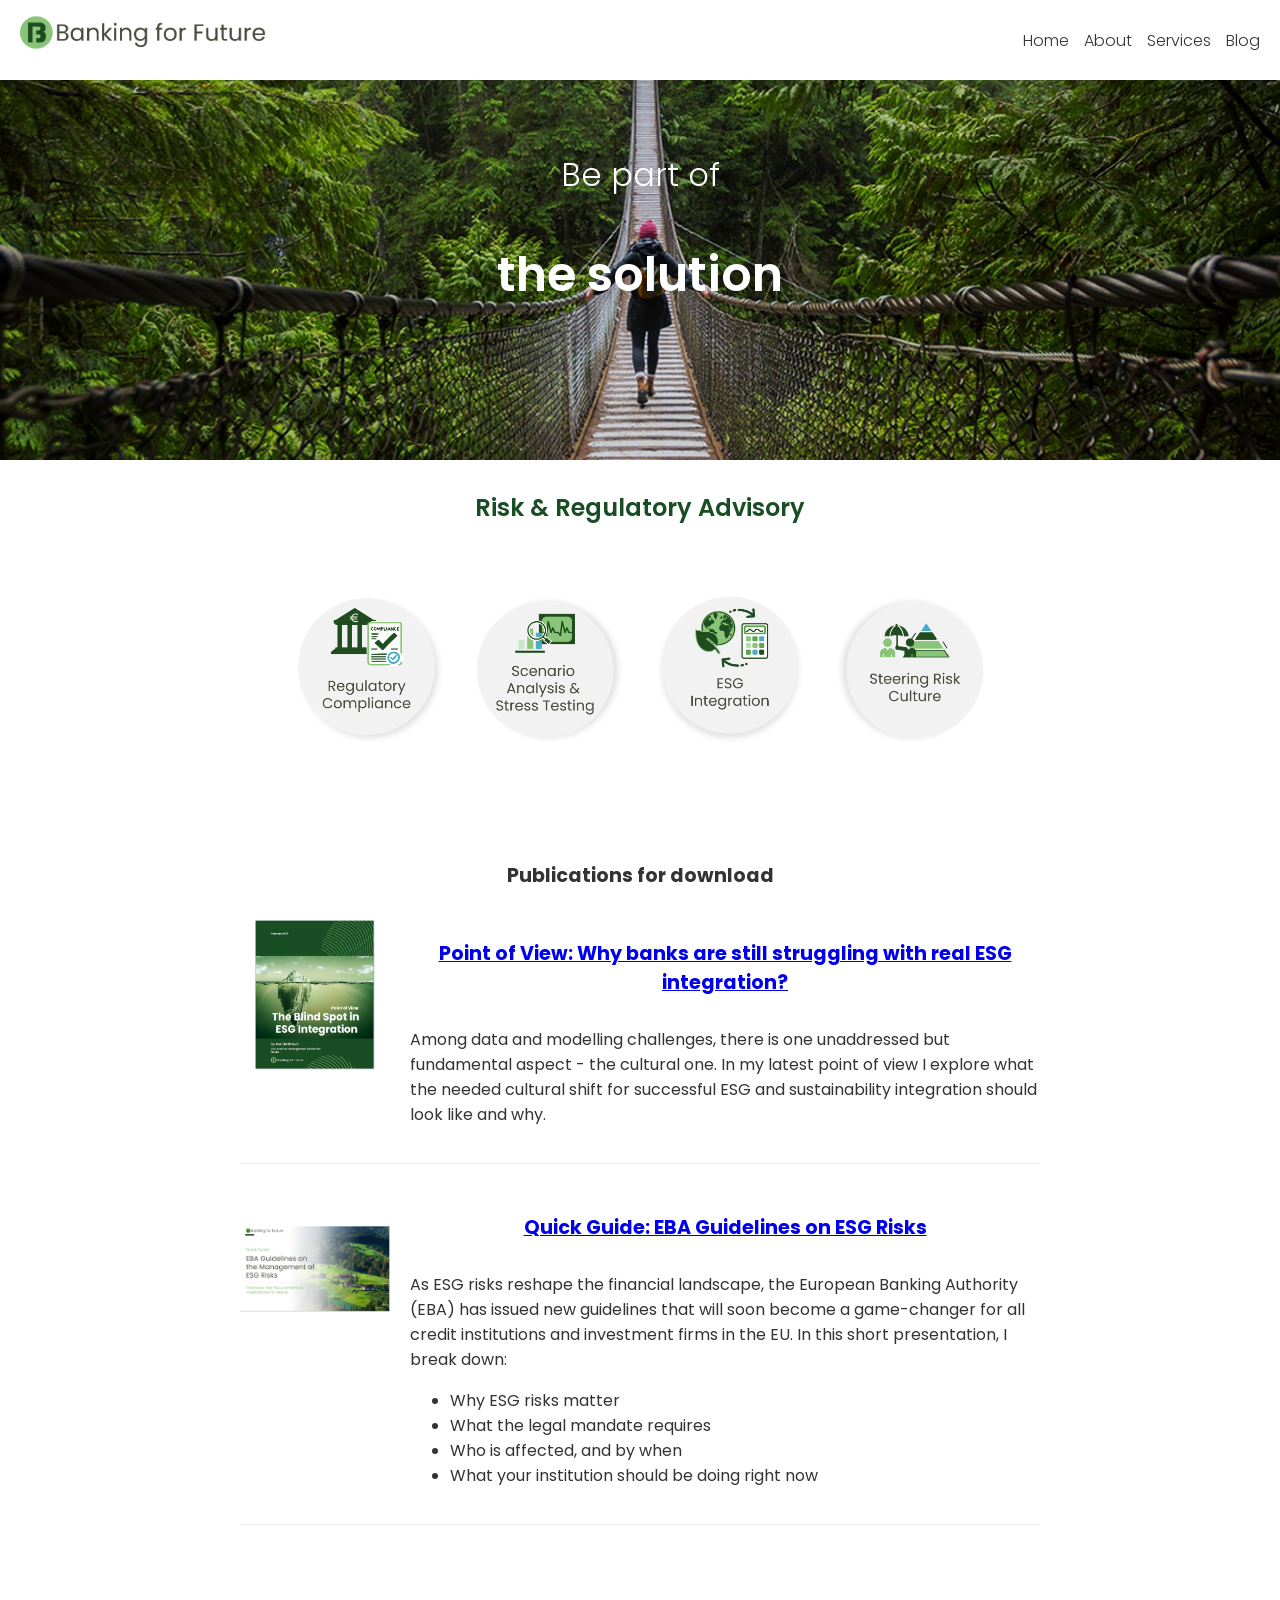
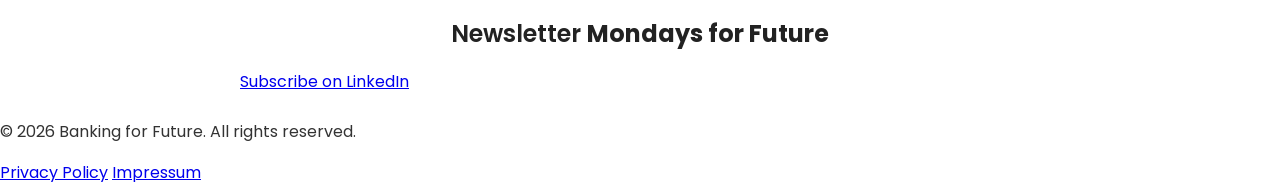
==== index.html @ 4346e1d1 "Update index.html" ====
<!DOCTYPE html>
<html lang="en">
<meta name="viewport" content="width=device-width, initial-scale=1.0">

<head>
    <meta charset="UTF-8">
    <meta name="viewport" content="width=device-width, initial-scale=1.0">
    <title>Banking for Future - Ina Dimitrieva</title>
    <link rel="icon" type="image/png" href="images/favicon.png">
    <link rel="stylesheet" href="styles.css">
    <link href="https://fonts.googleapis.com/css2?family=Poppins:wght@300;400;600&display=swap" rel="stylesheet">
</head>
<body>
    <header>
         <div class="logo">
            <a href="/" class="logo-link">
            <img src="images/logo.png" alt="Banking for Future" class="logo">
            </a>
        </div>

<!-- For Subpages on the upper menu 
        ---------------------------------------------------------------------------------------------------------------------------------------------------------------------------------->
        <nav>
            <ul>
                <li><a href="/">Home</a></li>
                <li><a href="about.html">About</a></li>
                <li><a href="services.html">Services</a></li>
                <li><a href="blog.html">Blog</a></li>
            </ul>
        </nav>
    </header>
<!-- Hero Content
        ---------------------------------------------------------------------------------------------------------------------------------------------------------------------------------->
    <section class="hero">
        <div class="hero-content">
            <p>Be part of</p>
            <h1>the solution</h1>
        </div>
    </section>
<!-- For Headline below the Hero -->
    <section class="tagline">
        <h2>Risk & Regulatory Advisory</h2>
    </section>
                
<!-- Section Services 
    --------------------------------------------------------------------------------------------------------------------------------------------------------------------------------------------------->
<section class="services-section">
    <!-- <h2>Practical, future-ready solutions <br>across risk management, regulation, ESG, and 
stress testing
    </h2>-->
    <div class="services-container">
        <!-- Regulatory Compliance -->
        <div class="service-item">
            <a href="https://www.linkedin.com/smart-links/AQHzU-wx46T7tA" target="_blank" rel="noopener noreferrer"> <!-- Code explainer:<a>: The anchor tag, used to create a hyperlink. href="URL": The destination URL. target="_blank": Opens the link in a new tab or window when clicked.noopener: Prevents the new page from accessing the window.opener property, improving security and performance. noreferrer: Prevents the browser from sending the referring page's URL to the linked site, enhancing privacy.-->
                <div class="service-icon">
                    <img src="images/regulatory-compliance-icon.png" alt="Regulatory Compliance">
                </div>
            </a>
        </div>

        <!-- Scenario Analysis -->
        <div class="service-item">
            <a href="https://www.linkedin.com/smart-links/AQENWf3YDh93sw" target="_blank" rel="noopener noreferrer">
                <div class="service-icon">
                    <img src="images/scenario-analysis-icon.png" alt="Scenario Analysis & Stress Testing">
                </div>
            </a>
        </div>
        <!-- ESG Integration -->
        <div class="service-item">
            <a href="https://www.linkedin.com/smart-links/AQHsvPC0-Qxo3A" target="_blank" rel="noopener noreferrer">
                <div class="service-icon">
                    <img src="images/esg-integration-icon.png" alt="ESG Integration">
                </div>
            </a>
        </div>

        <!-- Steering Risk Culture -->
        <div class="service-item">
            <a href="https://www.linkedin.com/smart-links/AQFICGa8uklm7A" target="_blank" rel="noopener noreferrer">
                <div class="service-icon">
                    <img src="images/steering-risk-culture-icon.png" alt="Steering Risk Culture">
                </div>
            </a>
        </div>
    </div>
</section>        
                
<!--- LinkedIn Articles Section 
    --------------------------------------------------------------------------------------------------------------------------------------------------------------------------------------------------->
<div class="linkedin-articles">
    <h2>Publications for download</h2>

    <!-- Article 1 -->
<article class="article-card">
        <a href="https://www.linkedin.com/smart-links/AQENH3DUFZvXSg/4364f25f-d717-48fe-a81b-fcd537f63ea1" class="article-image-link" target="_blank" rel="noopener noreferrer">
            <img src="images/blindspotpov.png" alt="image" class="article-image">
        </a>
        <div class="article-content">
            <h3><a href="https://www.linkedin.com/smart-links/AQENH3DUFZvXSg/4364f25f-d717-48fe-a81b-fcd537f63ea1" class="article-title-link" target="_blank" rel="noopener noreferrer">Point of View: Why banks are still struggling with real ESG integration?</a></h3>
            <p class="article-summary">Among data and modelling challenges, there is one unaddressed but fundamental aspect - the cultural one. In my latest point of view I explore what the needed cultural shift for successful ESG and sustainability integration should look like and why.</p>
        </div>
</article>
    
    <!-- Article 2 -->
 <article class="article-card">
        <a href="https://www.linkedin.com/smart-links/AQFna17IGB6Hxw" class="article-image-link" target="_blank" rel="noopener noreferrer">
            <img src="images/ebaglfrontpage.png" alt="blindspotpov" class="article-image">
        </a>
        <div class="article-content">
            <h3><a href="https://www.linkedin.com/smart-links/AQFna17IGB6Hxw" class="article-title-link" target="_blank" rel="noopener noreferrer">Quick Guide: EBA Guidelines on ESG Risks</a></h3>
            <p class="article-summary">As ESG risks reshape the financial landscape, the European Banking Authority (EBA) has issued new guidelines that will soon become a game-changer for all credit institutions and investment firms in the EU. In this short presentation, I break down:</p>
            <ul>
                <li>Why ESG risks matter</li>
                 <li>What the legal mandate requires</li>
                 <li>Who is affected, and by when</li>
                 <li>What your institution should be doing right now</li>
            </ul>
            </p>
        </div>
    </article>
    
    <!-- Repeat for more articles -->

</div>
    <!-- CONTACT SECTION  
    ------------------------------------------------------------------------------------------------------------------------------------------------------------------------------------------------->  
    <div class="contact-section">
        <div class="text-paragraph">
            <h2>Newsletter <b>Mondays for Future</b></h2>
          <span>
            <a class="libutton" href="https://www.linkedin.com/build-relation/newsletter-follow?entityUrn=6981196109654163456" target="_blank">Subscribe on LinkedIn</a>
        </span>
    </div>
    
    <!-- FOOTER SECTION
    ----------------------------------------------------------------------------------------------------------------------------->
<footer class="footer">
        <div class="footer-content">
            <p>&copy; 2026 Banking for Future. All rights reserved.</p>
            <nav class="footer-links">
                <a href="/privacypolicy.html">Privacy Policy</a>
                <a href="/impressum.html">Impressum</a>
            </nav>
        </div>
</footer>

    
</body>
</html>
---- styles.css ----
/* General Styles */
body {
    font-family: 'Poppins', sans-serif;
    margin: 0;
    padding: 0;
    color: #333;
}

/* Header Styles 
--------------------------------------------------------------------------------------------------------------------------------------------------------------------------------------*/
header {
    display: flex; /*Enables flexible alignment of items inside the header.*/
    justify-content: space-between; /*Aligns logo and menu to opposite edges.  */
    align-items: center; /*Ensures logo and menu are vertically aligned.  */
    padding: 15px 20px; /* Prevents content from touching the edges. */
    background-color: #FFFFFF; /*Sets white background.*/
    position: fixed; /* Fixes the header in place during scrolling. */
    top: 0; /* Ensures the header is at the very top */
    width: 100%; /* Makes the header span the full width of the screen. */
    z-index: 100; /*  Sets the stacking order of the header.*/
    box-sizing: border-box; /*Includes padding and border in the element’s width and height.  */
    margin: 0; /* Removes any default margin */
       }

/*.logo {
    margin-right: auto; /* Pushes the menu to the middle by taking up available space } */

/*nav {
    position: absolute; /* Positions the menu absolutely within the header
    left: 50%; /* Moves the menu to the horizontal center 
    transform: translateX(-50%); /* Adjusts the menu to be truly centered 
}*/

.logo img {
    height: 35px;
}
.logo-link {
            display: inline-block;
        }

        .logo {
            height: 50px;
            width: auto;
        }

        .logo-link:hover {
            opacity: 0.8;
        }

.icon {
        width: 24px;  /* Adjust the width as needed */
        height: 24px; /* Adjust the height as needed */
        display: inline-block; /* Ensures the icon behaves like an inline element */
    }

/* Navigation Styles */
nav ul {
    display: flex;
    list-style: none;
    margin: 0;
    padding: 0;
}

nav ul li {
    margin-left: 15px;
}

nav ul li a {
    text-decoration: none;
    color: #333;
    font-weight: 300;
    font-size: 1rem;
}

/* Hero Section Styles 
--------------------------------------------------------------------------------------------------------------------------------------------------------------------------------------*/
.hero {
    height: 50vh;
    background-image: url('images/hero-background_1.jpg');
    background-size: cover; /*Ensures the background image covers the entire area of the .hero element, maintaining its aspect ratio. The image will be scaled up or down to fill the space, and any excess will be cropped.*/
    background-position: center; /*Centers the background image both horizontally and vertically within the .hero element. This ensures the focal point of the image is always visible.*/
    background-repeat: no-repeat; /* Prevents the image from repeating */
    display: flex; /*Turns the .hero element into a flex container. This allows you to use flexbox properties to align and distribute the content inside it.*/
    align-items: center; /*Aligns all flex items (child elements) vertically in the center of the .hero container. This works because display: flex is enabled.*/
    justify-content: center; /*Aligns all flex items horizontally in the center of the .hero container. This works in tandem with align-items: center to center content both vertically and horizontally.*/
    text-align: center; /*Centers the text content (like headings or paragraphs) inside the .hero element. This is useful for centering text that isn’t a flex item.*/
    color: white;
    margin-top: 10px; /* Adjusted for fixed header pixel margin at the top of the .hero element. This is typically used to prevent the hero content from being hidden behind a fixed header or navigation bar.*/
    padding: 0 20px; /*Adds 20 pixels of padding to the left and right sides of the .hero element. The 0 means no padding is added to the top or bottom. This ensures content doesn’t touch the edges of the screen on smaller devices.*/
    box-sizing: border-box; /*Changes the box model so that padding and border are included in the element’s total width and height. Without this, padding would increase the overall size of the element beyond the specified height and width*/
}

.hero-content {
    max-width: 800px; /*Limits the width of the hero content to 800px for better readability.*/
}

.hero-content p { /*This rule styles all <p> (paragraph) elements inside the .hero-content container*/
    font-size: 2rem; /*Sets the paragraph font size to 1.2 times the base size.*/
    margin-bottom: 1px; /*Adds 10px space below the paragraph.*/
    font-weight: 300; /*Makes the paragraph text light (thinner).*/
}

.hero-content h1 { /*This rule styles all <h1> (heading level 1) elements inside the .hero-content container*/
    font-size: 3rem; /*Sets the heading font size to 2.5 times the base size.*/
    font-weight: 600; /*Makes the heading semi-bold.*/
    margin-top: 1; /*Removes any default top margin from the heading.*/
}

/* Tagline Section Styles */
.tagline {
    text-align: center;
    padding: 10px 10px;
/* background-color: #f8f8f8; */
}

.tagline h2 {
    font-size: 1.5rem;
    font-weight: 600;
    color: #194d23; /*dark green*/
}

/* Responsive Adjustments */
@media (max-width: 768px) {
    header {
        flex-direction: column;
        padding: 10px;
    }

    nav ul {
        margin-top: 10px;
        flex-direction: column;
        align-items: center;
        width: 100%;
    }

    nav ul li {
        margin: 5px 0;
    }

    .hero-content h1 {
        font-size: 2rem;
    }

    .hero-content p {
        font-size: 2rem;
    }
}

/* Style for text paragraphs
--------------------------------------------------------------------------------------------------------------------------------------------------------------------------------------*/
.text-paragraph {
    /* Center the entire paragraph block horizontally */
    margin-left: auto;
    margin-right: auto; /*These properties center the .text-paragraph block horizontally on the page. This works because the element has a defined max-width.*/
    text-align: left; /* Left-align the bio text */
    font-size: 1rem; /* Base font size for readability */
    line-height: 1.6; /* Comfortable line spacing */
    color: #333; /* Dark gray for better contrast */
    margin-bottom: 1.5rem; /* Space between paragraphs */
    padding: 0 15px; /* Padding for mobile readability */
    max-width: 800px; /* Maximum width for desktop readability */

     /* Center the entire paragraph block horizontally */
    margin-left: auto;
    margin-right: auto; /These properties center the .text-paragraph block horizontally on the page. This works because the element has a defined max-width.*/
}

/* Style for h2 headings */
.text-paragraph h2 {
    text-align: center; /* Center the h2 headings */
    font-size: 1.5rem; /* Slightly larger font size for headings */
    margin-bottom: 1rem; /* Space below the heading */
    color: #222; /* Slightly darker color for emphasis */
    font-weight: 600; /* Medium-bold for better visibility */
}

.text-paragraph {
    /* Center the entire paragraph block horizontally */
    margin-left: auto;
    margin-right: auto; /These properties center the .text-paragraph block horizontally on the page. This works because the element has a defined max-width.*/
    text-align: left; /* Left-align the bio text */
    font-size: 1rem; /* Base font size for readability */
    line-height: 1.6; /* Comfortable line spacing */
    color: #333; /* Dark gray for better contrast */
    margin-bottom: 1.5rem; /* Space between paragraphs */
    padding: 0 15px; /* Padding for mobile readability */
    max-width: 800px; /* Maximum width for desktop readability */

     /* Center the entire paragraph block horizontally */
    margin-left: auto;
    margin-right: auto; /These properties center the .text-paragraph block horizontally on the page. This works because the element has a defined max-width.*/
}

/* Style for h2 headings */
.text-paragraph h2 {
    text-align: center; /* Center the h2 headings */
    font-size: 1.5rem; /* Slightly larger font size for headings */
    margin-bottom: 1rem; /* Space below the heading */
    color: #222; /* Slightly darker color for emphasis */
    font-weight: 600; /* Medium-bold for better visibility */
}

.text-paragraph h3 {
    text-align: center;
    font-size: 1.2rem;
    margin-bottom: 1rem;
    color: #222;
    font-weight: 600;
}

/* Responsive adjustments for mobile */
@media (max-width: 768px) {
    .text-paragraph {
        font-size: 1rem; /* Keep base size, but padding handles mobile */
        padding: 0 10px; /* Slightly less padding for smaller screens */
    }

    .text-paragraph h2 {
        font-size: 1.2rem; /* Slightly smaller heading on mobile */
    }
    .text-paragraph h3 {
        font-size: 1rem; /* Slightly smaller heading on mobile */
    }
}


/* Services Section Styles
--------------------------------------------------------------------------------------------------------------------------------------------------------------------------------------*/
.services-section {
    text-align: center;  /* Center-align all text */
    max-width: 1200px; /* Limit the maximum width */
    margin: 0 auto; /* Center the container horizontally */
    padding: 40px 20px; /* Add padding for spacing */
    background-color: #FFF; /*pure white*/
}
/* Services Section Heading */
.services-section h2 {
    font-family: 'Poppins', sans-serif;
    font-size: 1.5rem;
    color: #333;
    margin-bottom: 10px;
}
/* Services Container */
.services-container {
    display: flex;
    margin: 0 auto; /* Center the container */
    justify-content: center; /* Center items horizontally */
    align-items: center; /* Center items vertically */
    flex-direction: row; /* default: horizontal alignment on desktop */
    align-items: center; /* Center items horizontally */
    gap: 30px; /*space between items*/
    overflow-x: auto; /* Enables horizontal scrolling if needed */
    padding-bottom: 20px;
    max-width: 100%;
    /*max-height: 500px;  Optional: Limits height to enable scrolling */
    flex-wrap: wrap; /* Allow items to wrap to the next line if needed */
}
/* Style for each service item */
.service-item {
    flex: 0 0 auto;  /* Prevents items from shrinking */
    width: 150px;     /* Fixed width for each item */
    height: 150px;    /* Fixed height for each item */
    display: flex;
    justify-content: center;
    align-items: center; /* Center items horizontally */
    cursor: pointer; /* Changes cursor to indicate clickable */
    transition: filter 0.3s ease; /* Smooth transition for hover effect */
}
/* Hover effect for service items */
.service-item:hover {
    filter: brightness(0.8); /* Darkens the item on hover */
}

/* Circle shape for service icons */
.service-icon {
    width: 150px;
    height: 150px;
    border-radius: 50%; /* Makes the container a circle */
    overflow: hidden; /* Ensures the image stays within the circle */
}
/* Image styling */
.service-icon img {
    width: 100%;
    height: 100%;
    object-fit: contain; /* Ensures the image fits within the circle */
}
/* object-fit Values
fill - Stretches the image to fill the container, ignoring aspect ratio (may distort the image).
contain - Scales the image to fit within the container, maintaining aspect ratio (no cropping).
cover - Scales the image to cover the container, maintaining aspect ratio (may crop the image).
none - The image retains its original size and aspect ratio (may overflow or underfill the container).
scale-down - Behaves like none or contain, whichever results in a smaller image.
*/


/* Responsive adjustments for mobile */
@media (max-width: 768px) {
    .services-container {
        flex-direction: column; /* Ensures vertical stacking on mobile */
        align-items: center; /* Center items horizontally */
        max-height: 400px; /* Adjust height for mobile scrolling */
        overflow-y: auto; /* Enable vertical scrolling if needed */
    }
    .service-item {
        margin-bottom: 15px; /* Add space between stacked items */
    }
}

/* Keep your existing responsive image styles */
.responsive-image-container {
    width: 100%;
    max-width: 1200px;
    margin: 0 auto;
}

.responsive-image {
    width: 50%;
    height: auto;
    display: block;
    margin: 0 auto;
}

@media (max-width: 768px) {
    .responsive-image {
        width: 100%;
    }
}

/* LinkedIn Articles Section Styles
--------------------------------------------------------------------------------------------------------------------------------------------------------------------------------------*/
.linkedin-articles {
    max-width: 800px; /** Limits the width of the articles section for readability */
    margin: 0 auto; /* Center the section */
    padding: 40px 20px; /** Adds space around the section */
    font-family: 'Poppins', sans-serif; /** Uses the Poppins font */
}

.linkedin-articles h2 {
    font-size: 1.2rem; /** Sets the font size for the section heading */
    margin-bottom: 30px; /** Adds space below the heading */
    text-align: center; /** Centers the heading */
    color: #333; /** Sets the text color */
}
.linkedin-articles h3 {
    font-size: 1.2rem; /** Sets the font size for the section heading */
    margin-bottom: 30px; /** Adds space below the heading */
    text-align: center; /** Centers the heading */
    color: #333; /** Sets the text color to dark grey */
}
    
/* Article card layout */
.article-card {
    display: flex;
    flex-direction: row;
    align-items: flex-start;
    margin-bottom: 30px;
    padding-bottom: 20px;
    border-bottom: 1px solid #eee;
    gap: 20px; /* Space between image and content */
}

/* Article image styling */
.article-image {
    width: 150px;
    height: 150px;
    object-fit: contain;/* Ensures the image fits within the box */
    /*width: 100%;
    height: 100%;*/
    /*border-radius: 4px; /* Optional: rounded corners */
    flex-shrink: 0; /* Prevents image from shrinking */
}

/* Hover effect for article image */
.article-image:hover {
    filter: brightness(0.8); /* Darkens the image on hover */
    
/* Article content styling */
.article-content {
    flex: 1; /* Takes remaining space */
    display: flex;
    flex-direction: column;
}
.linkedin-articles article {
    margin-bottom: 30px; /** Adds space between articles */
    padding-bottom: 20px; /** Adds space below each article */
    border-bottom: 1px solid #eee; /** Adds a light border below each article */
}

/* Article title link styling */
.article-title-link {
    color: #194d23; /* Dark green */
    text-align: left;
    text-decoration: none;
    font-weight: 600;
    font-size: 1.2rem;
    margin-bottom: 10px;
    line-height: 1.4;
}

.article-title-link:hover {
    text-decoration: underline;
}

/* Article summary styling */
.article-summary {
    color: #666;
    line-height: 1.6;
    margin: 0;
}

/* Responsive adjustments for mobile */
@media (max-width: 768px) {
    .article-card {
        flex-direction: column; /* Stack image and content vertically */
    }

    .article-image {
        width: 50%; /* Full width on mobile */
        height: auto;
    }

    .article-title-link {
        font-size: 1.1rem; /* Slightly smaller on mobile */
    }
}

/* Impressum Page Styles 
--------------------------------------------------------------------------------------------------------------------------------------------------------------------------------------*/
.impressum-container {
    max-width: 800px;
    margin: 100px auto 40px;
    padding: 20px;
    font-size: 1rem;
    line-height: 1.6;
    color: #333;
}

.impressum-container h1 {
    font-size: 1.5rem;
    margin-bottom: 20px;
    color: #333;
}

.impressum-container h2 {
    font-size: 1.3rem;
    margin-top: 25px;
    margin-bottom: 10px;
    color: #333;
}

.impressum-container p {
    margin-bottom: 10px;
}

.impressum-container a {
    color: #0077b5;
    text-decoration: none;
}

.impressum-container a:hover {
    text-decoration: underline;
}

/* Privacy Policy Page Styles
--------------------------------------------------------------------------------------------------------------------------------------------------------------------------------------*/
.privacy-container {
    max-width: 800px;
    margin: 100px auto 40px;
    padding: 20px;
    font-size: 1rem;
    line-height: 1.6;
    color: #333;
}

.privacy-container h1 {
    font-size: 1.8rem;
    margin-bottom: 20px;
    color: #333;
}

.privacy-container h2 {
    font-size: 1.3rem;
    margin-top: 25px;
    margin-bottom: 10px;
    color: #333;
}

.privacy-container p {
    margin-bottom: 15px;
}

.privacy-container a {
    color: #0077b5;
    text-decoration: none;
}

.privacy-container a:hover {
    text-decoration: underline;
}


/* Consent Button Styles */
.consent-container {
    margin: 20px 0;
    padding: 15px;
    background-color: #f9f9f9;
    border-radius: 5px;
    text-align: center;
}

.consent-container button {
    background-color: #0077b5;
    color: white;
    border: none;
    padding: 10px 20px;
    font-size: 1rem;
    border-radius: 5px;
    cursor: pointer;
    margin-top: 10px;
}

.consent-container button:hover {
    background-color: #005580;
}

.consent-container button:disabled {
    background-color: #cccccc;
    cursor: not-allowed;
}

/* Container for the contact section */
.contact-section {
    max-width: 600px;
    margin: 0 auto;
    padding: 20px;
    font-family: Arial, sans-serif;
}

/* Style for the text paragraph and headings */
.text-paragraph {
    text-align: center;
}

.text-paragraph h2 {
    font-size: 1.8rem;
    margin-bottom: 15px;
}

/* Style for the contact list 
--------------------------------------------------------------------------------------------------------------------------------------------------------------------------------------*/
.contact-list {
    list-style: none; /* Remove bullet points */
    padding: 0;
    margin: 0;
    display: flex;
    flex-direction: column; /* Stack items vertically */
    align-items: center; /* Center items horizontally */
    gap: 10px; /* Space between items */
}

/* Style for each contact item */
.contact-item {
    display: flex;
    align-items: center; /* Center icon and text vertically */
    gap: 10px; /* Space between icon and text */
    justify-content: center; /* Center the entire item horizontally */
    width: 100%; /* Ensure the item takes full width for centering */
}

/* Style for the contact icons */
.contact-icon {
    width: 24px;
    height: 24px;
}

/* Style for the contact link */
.contact-link {
    color: #0077b5; /* LinkedIn blue */
    text-decoration: none; /* Remove underline */
}

.contact-link:hover {
    text-decoration: underline; /* Underline on hover */
}

/* Style for the email text */
.contact-item span {
    color: #333;
}
/* Button style (moved from HTML) */
.libutton {
    display: inline-flex;
    flex-direction: column;
    justify-content: center;
    padding: 7px;
    text-align: center;
    outline: none;
    text-decoration: none !important;
    color: #ffffff !important;
    width: 200px;
    height: 32px;
    border-radius: 16px;
    background-color: #0A66C2;
    font-family: "SF Pro Text", Helvetica, sans-serif;
    font-size: 14px;
    cursor: pointer;
    margin: 0 auto; /* Center the button horizontally */
    border: none; /* Remove any default border */
}

/* Center the button container */
.button-container {
    display: flex;
    justify-content: center; /* Center the button horizontally */
    margin-top: 10px;
    margin: 20px auto; /* Add margin to separate it from other elements */
    width: 100%; /* Ensure the container takes full width */
}

    /* Responsive adjustments for mobile */
@media (max-width: 768px) {
    .text-paragraph {
        font-size: 1rem;
        padding: 0 10px;
    }

    .text-paragraph h2 {
        font-size: 1.2rem;
    }
}
    
/* Footer Styles
--------------------------------------------------------------------------------------------------------------------------------------------------------------------------------------*/
/* Footer Styles */

.footer {
    background-color: #f8f9fa;
    padding: 20px 0;
    text-align: center;
    margin-top: auto;
    font-family: 'Poppins', sans-serif;
}

.footer-content {
    max-width: 1200px;
    margin: 0 auto;
    display: flex;
    flex-direction: column;
    align-items: center;
}

.footer-links {
    margin-top: 10px;
}

.footer-links a {
    color: #333;
    text-decoration: none;
    margin: 0 15px;
    font-size: 14px;
}

.footer-links a:hover {
    text-decoration: underline;
}

.footer p {
    margin: 0;
    color: #666;
    font-size: 14px;
}
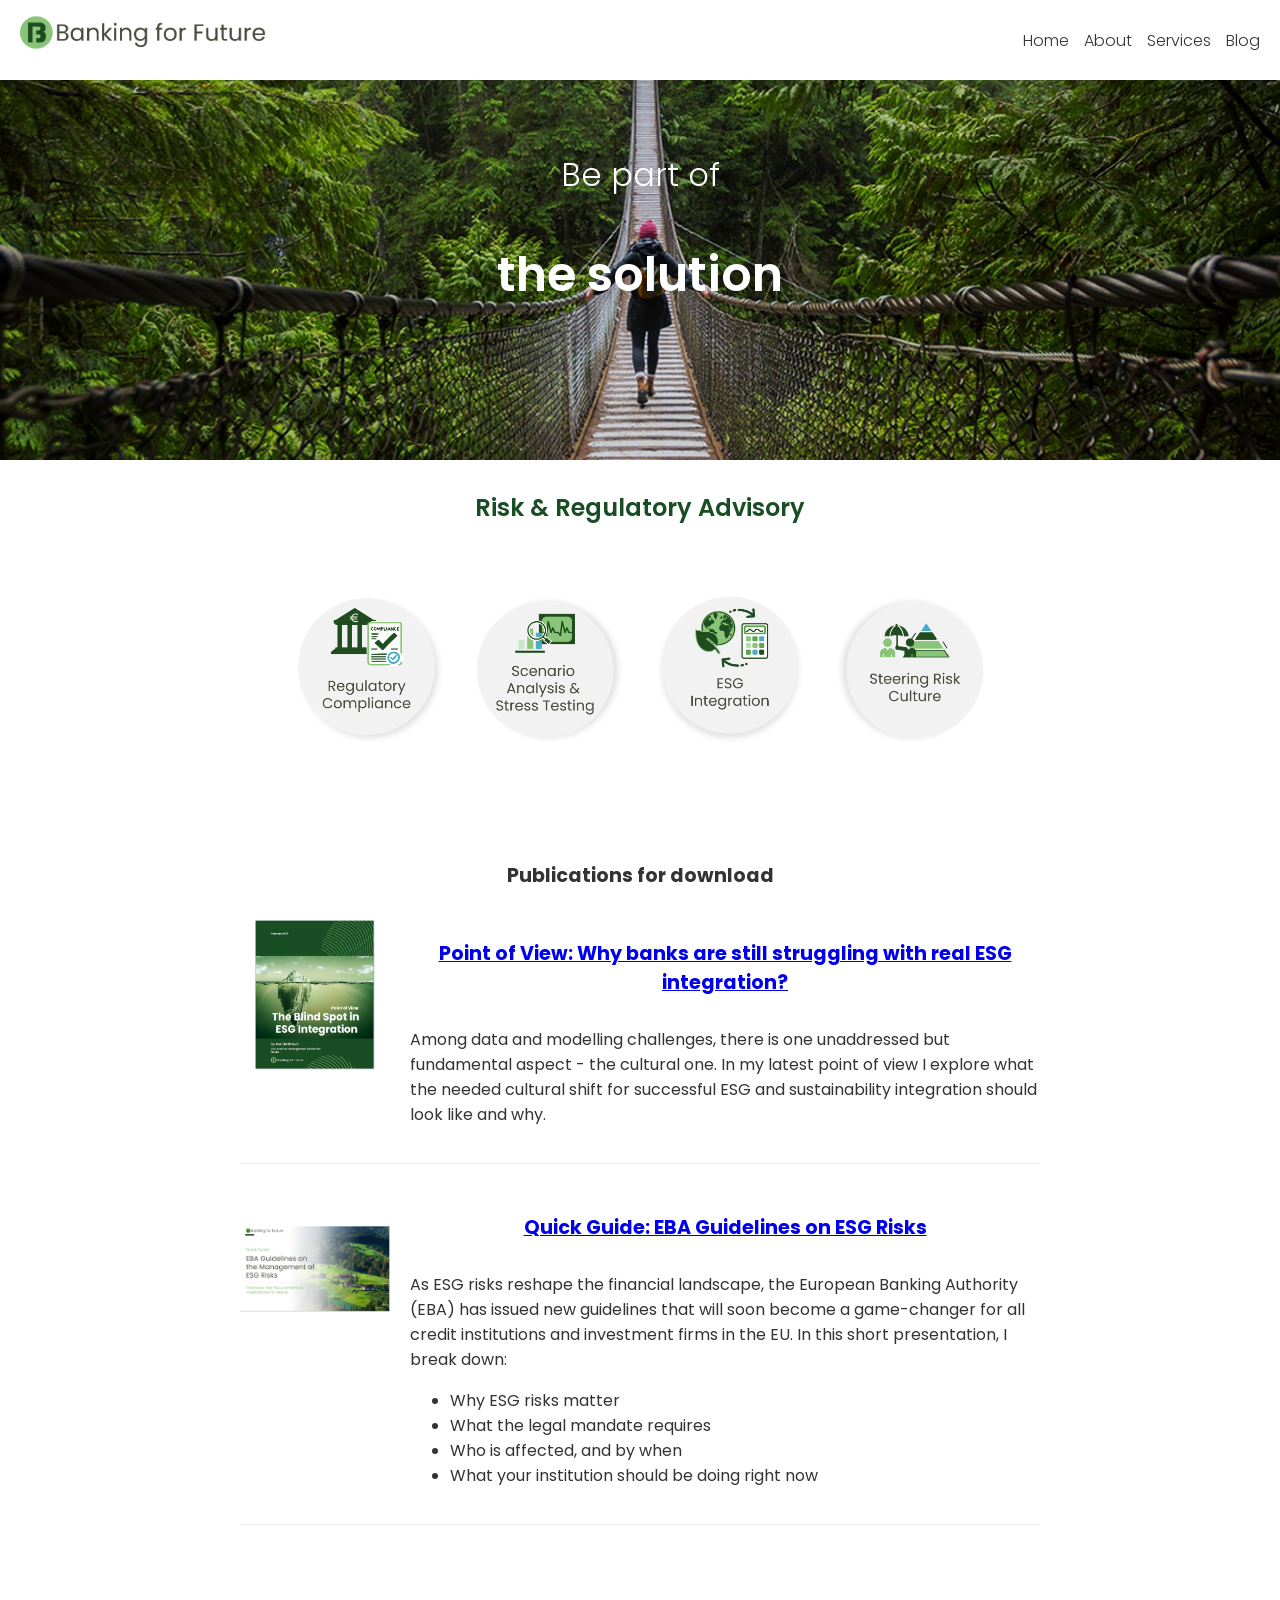
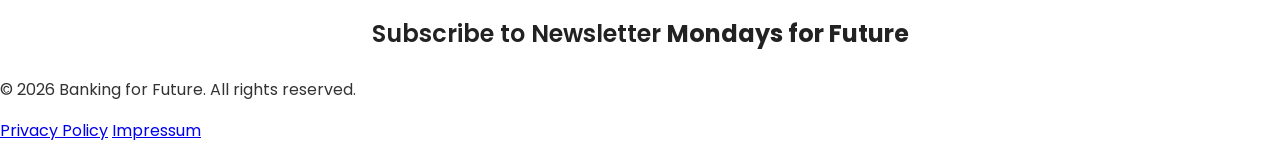
==== commit ac312191: "Update index.html" ====
--- a/index.html
+++ b/index.html
@@ -127,10 +127,10 @@
     ------------------------------------------------------------------------------------------------------------------------------------------------------------------------------------------------->  
     <div class="contact-section">
         <div class="text-paragraph">
-            <h2>Newsletter <b>Mondays for Future</b></h2>
-          <span>
+            <h2>Subscribe to Newsletter <b>Mondays for Future</b></h2><a href="https://www.linkedin.com/build-relation/newsletter-follow?entityUrn=6981196109654163456" target="_blank"></a>
+          <!--<span>
             <a class="libutton" href="https://www.linkedin.com/build-relation/newsletter-follow?entityUrn=6981196109654163456" target="_blank">Subscribe on LinkedIn</a>
-        </span>
+        </span>-->
     </div>
     
     <!-- FOOTER SECTION
--- a/styles.css
+++ b/styles.css
@@ -638,6 +638,8 @@
     padding: 20px 0;
     text-align: center;
     margin-top: auto;
+    margin-left: auto;
+    margin-right: auto;
     font-family: 'Poppins', sans-serif;
 }
 
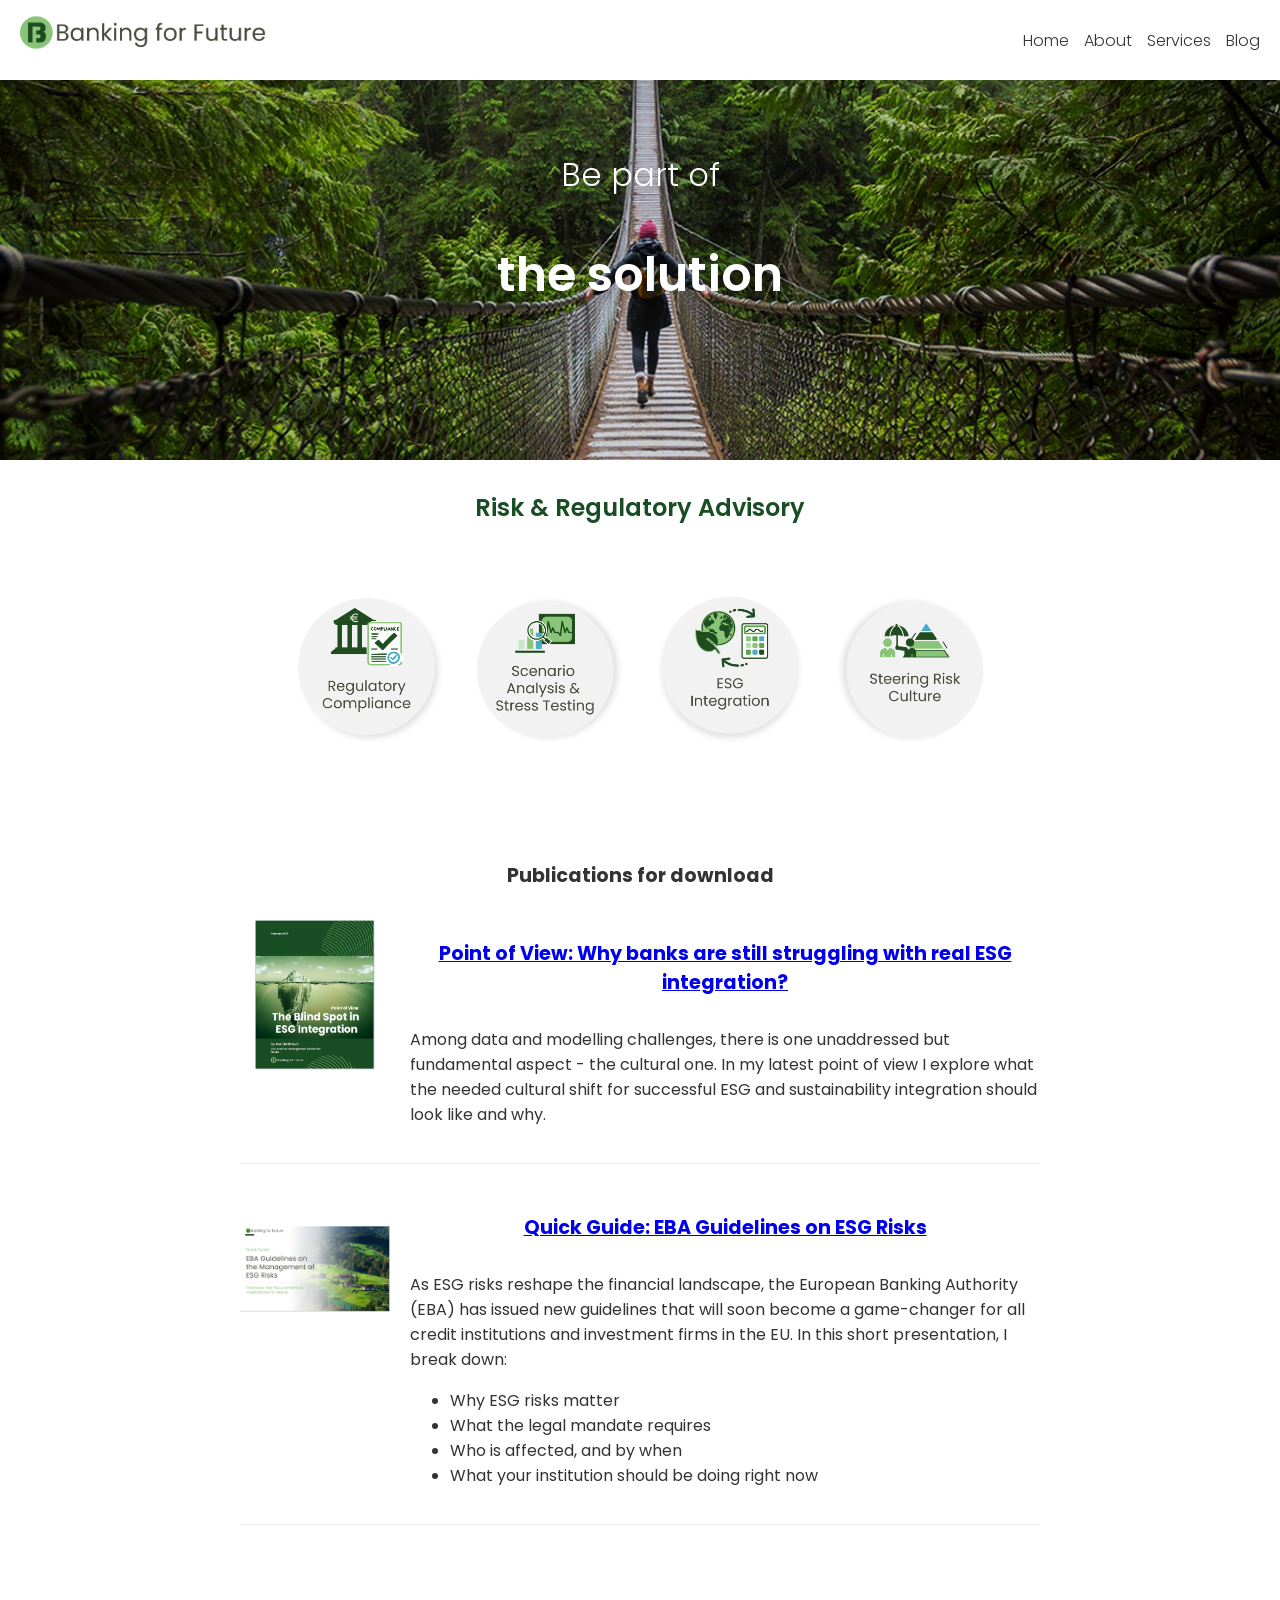
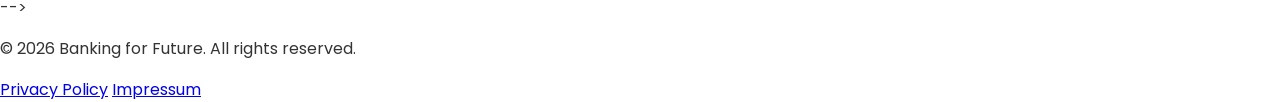
==== commit 13ac07d1: "Update index.html" ====
--- a/index.html
+++ b/index.html
@@ -121,17 +121,17 @@
     </article>
     
     <!-- Repeat for more articles -->
-
-</div>
+</div>--> 
     <!-- CONTACT SECTION  
-    ------------------------------------------------------------------------------------------------------------------------------------------------------------------------------------------------->  
-    <div class="contact-section">
+    ----------------------------------------------------------------------------------------------------------------------------------------------------------------------------------------------- 
+    
+</div><div class="contact-section">
         <div class="text-paragraph">
             <h2>Subscribe to Newsletter <b>Mondays for Future</b></h2><a href="https://www.linkedin.com/build-relation/newsletter-follow?entityUrn=6981196109654163456" target="_blank"></a>
           <!--<span>
             <a class="libutton" href="https://www.linkedin.com/build-relation/newsletter-follow?entityUrn=6981196109654163456" target="_blank">Subscribe on LinkedIn</a>
-        </span>-->
-    </div>
+</span>-->
+    
     
     <!-- FOOTER SECTION
     ----------------------------------------------------------------------------------------------------------------------------->
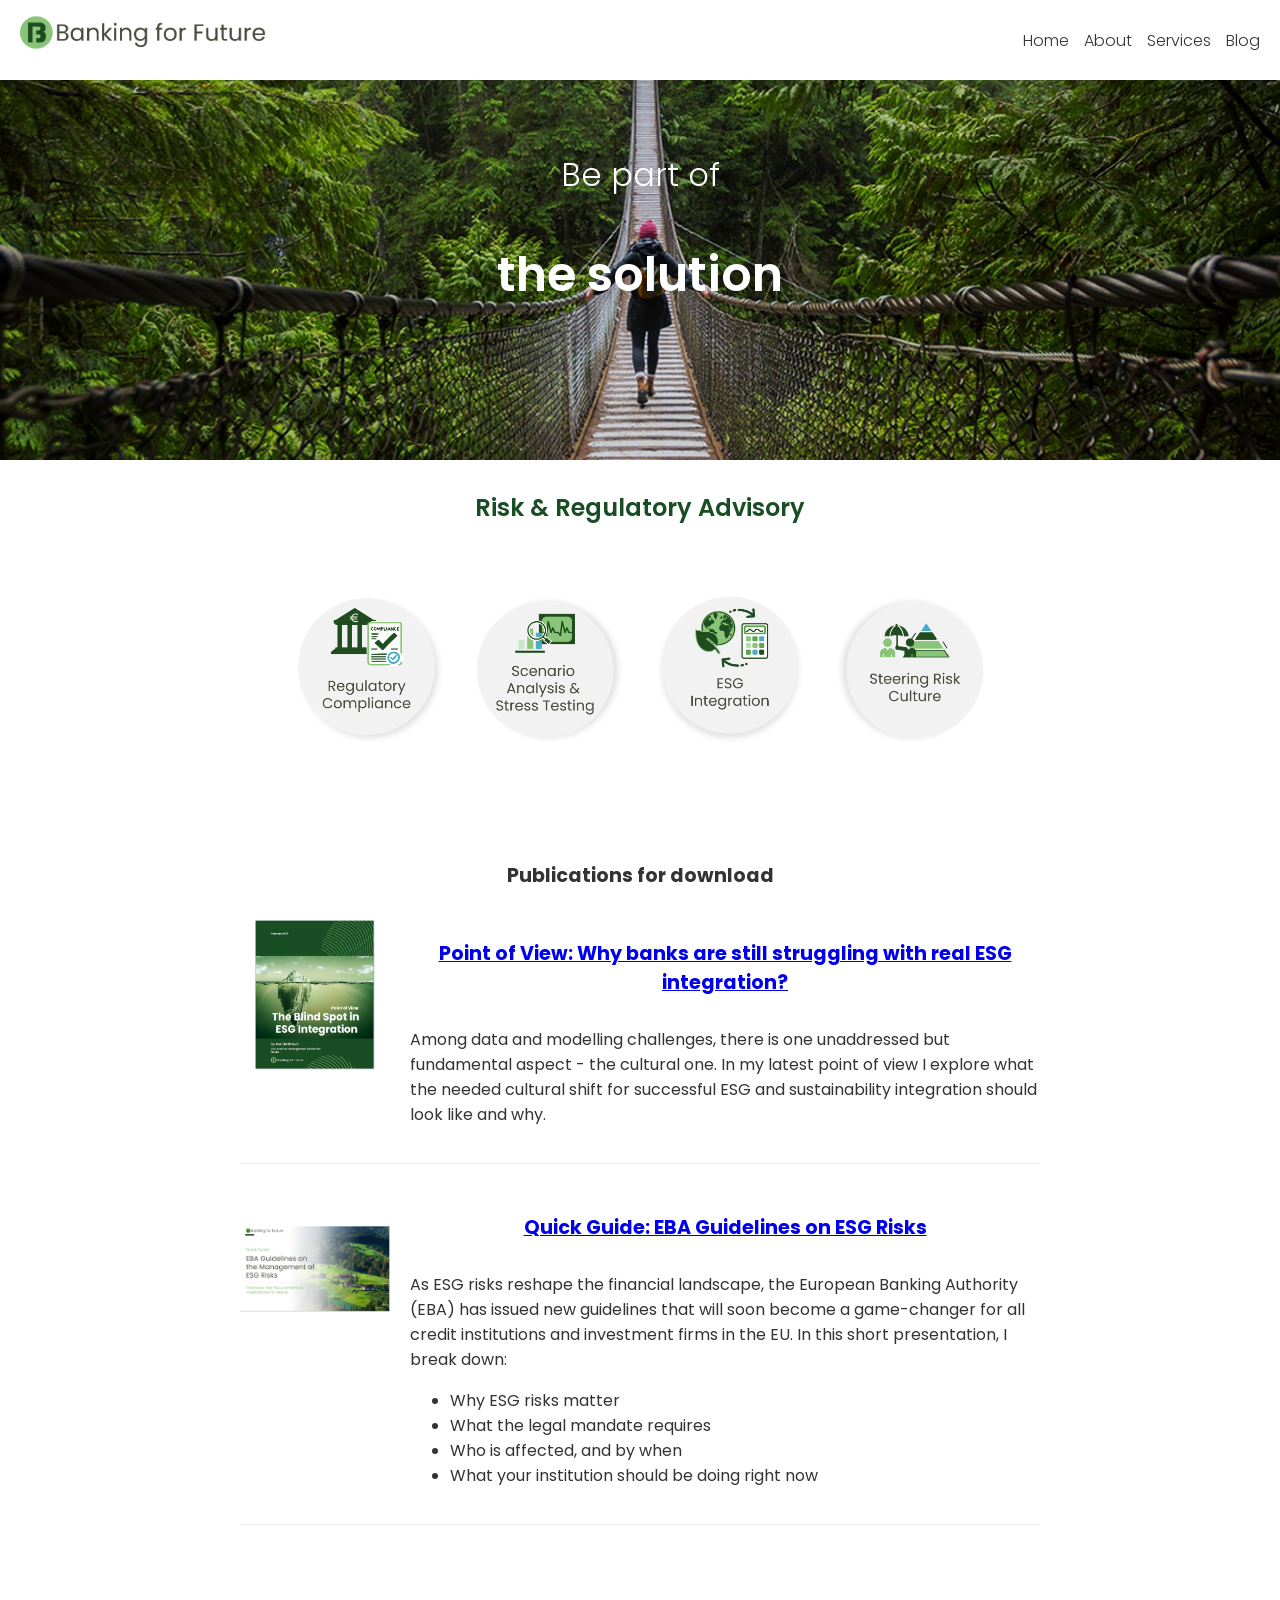
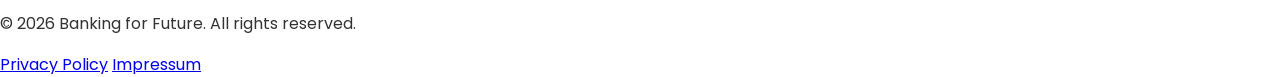
==== commit 57e66d75: "Update index.html" ====
--- a/index.html
+++ b/index.html
@@ -121,20 +121,10 @@
     </article>
     
     <!-- Repeat for more articles -->
-</div>--> 
-    <!-- CONTACT SECTION  
-    ----------------------------------------------------------------------------------------------------------------------------------------------------------------------------------------------- 
+</div>
+       
     
-</div><div class="contact-section">
-        <div class="text-paragraph">
-            <h2>Subscribe to Newsletter <b>Mondays for Future</b></h2><a href="https://www.linkedin.com/build-relation/newsletter-follow?entityUrn=6981196109654163456" target="_blank"></a>
-          <!--<span>
-            <a class="libutton" href="https://www.linkedin.com/build-relation/newsletter-follow?entityUrn=6981196109654163456" target="_blank">Subscribe on LinkedIn</a>
-</span>-->
-    
-    
-    <!-- FOOTER SECTION
-    ----------------------------------------------------------------------------------------------------------------------------->
+    <!-- FOOTER SECTION -->
 <footer class="footer">
         <div class="footer-content">
             <p>&copy; 2026 Banking for Future. All rights reserved.</p>
--- a/styles.css
+++ b/styles.css
@@ -646,6 +646,7 @@
 .footer-content {
     max-width: 1200px;
     margin: 0 auto;
+    text-align: center;
     display: flex;
     flex-direction: column;
     align-items: center;
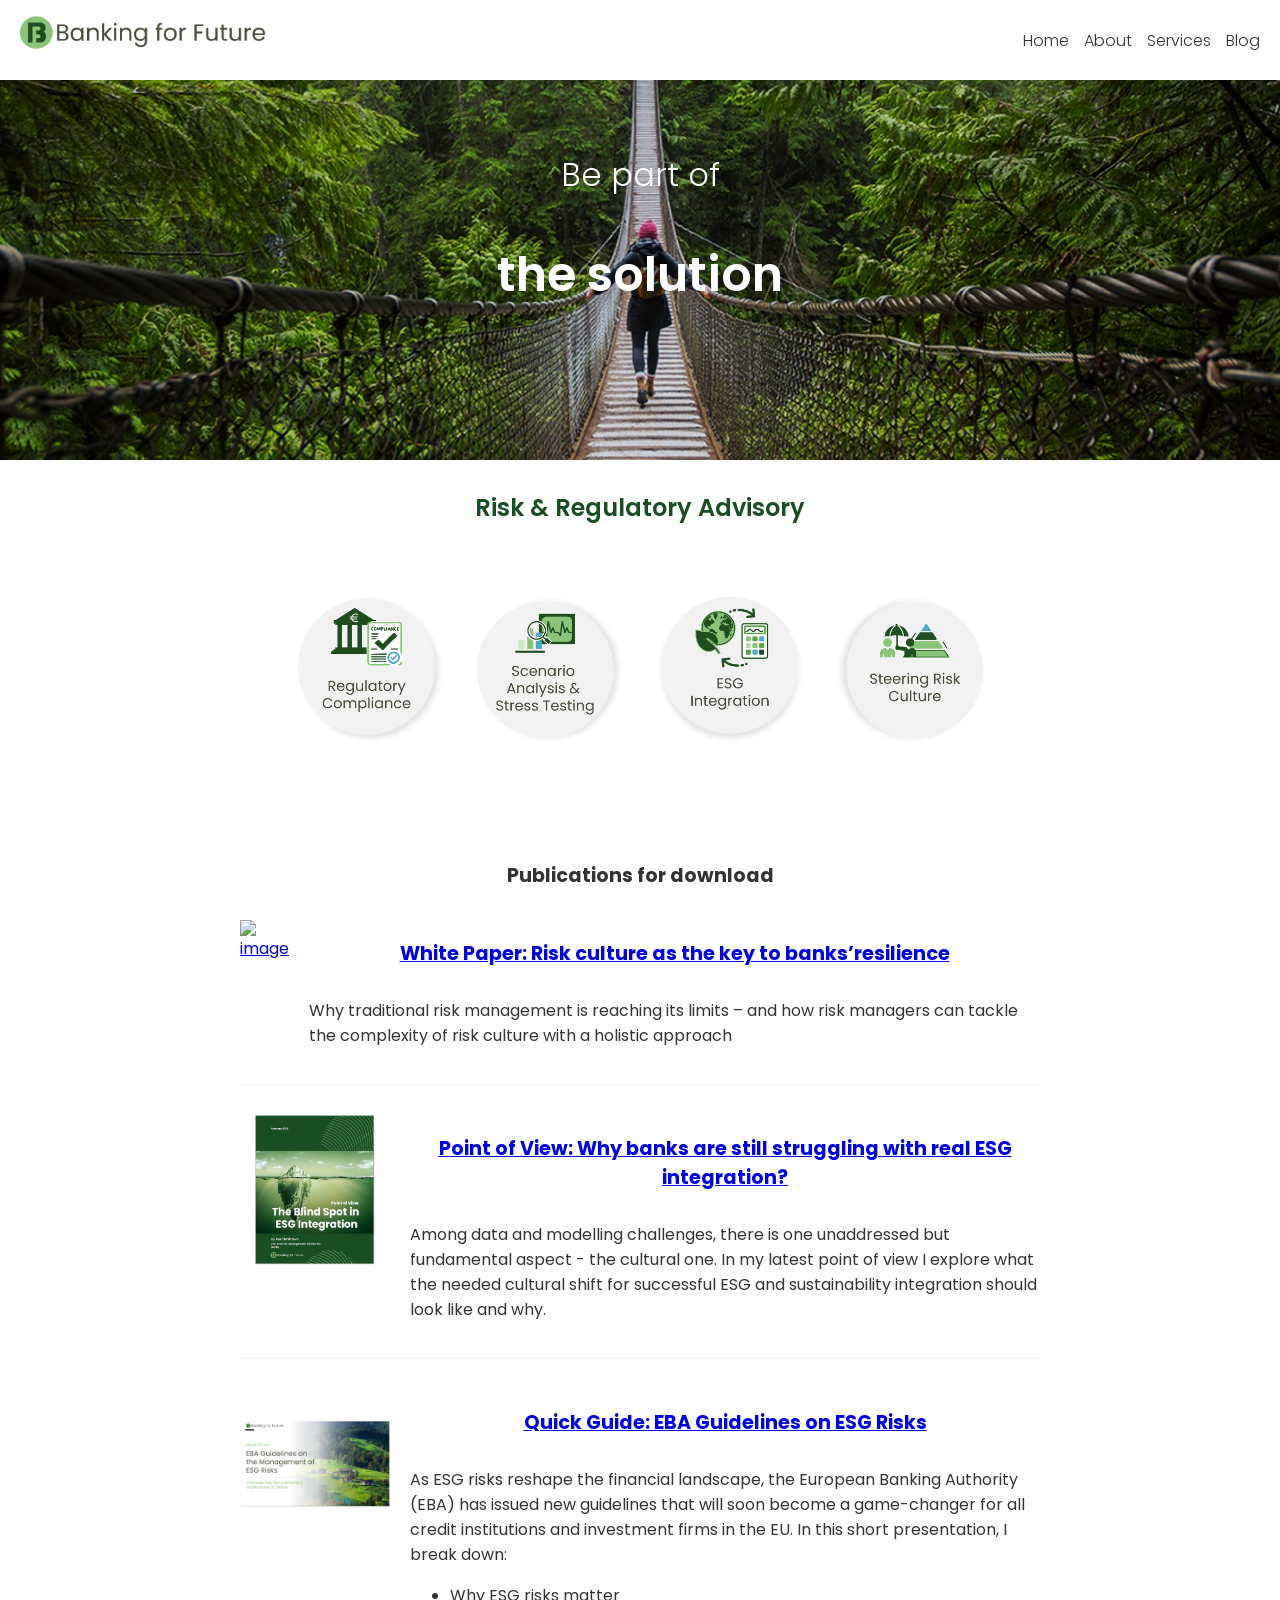
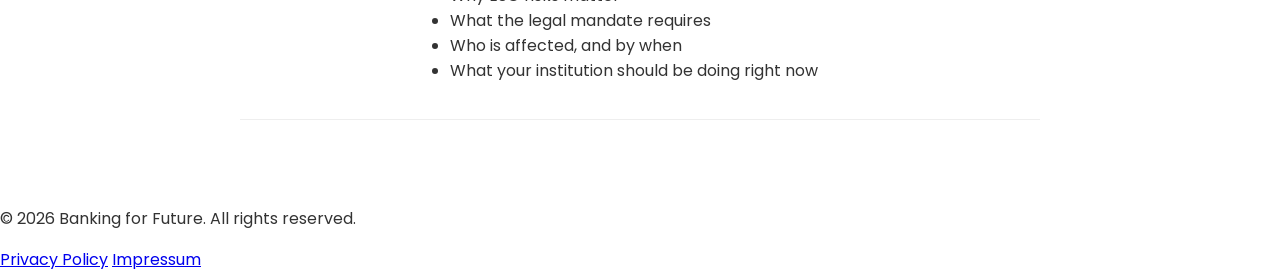
==== commit ebe71c77: "Update index.html" ====
--- a/index.html
+++ b/index.html
@@ -93,6 +93,17 @@
 
     <!-- Article 1 -->
 <article class="article-card">
+        <a href="https://www.linkedin.com/smart-links/AQEwQBSHuAk9-Q" class="article-image-link" target="_blank" rel="noopener noreferrer">
+            <img src="images/RisikokulturWhitePaperCoverEN.png" alt="image" class="article-image">
+        </a>
+        <div class="article-content">
+            <h3><a href="https://www.linkedin.com/smart-links/AQEwQBSHuAk9-Q" class="article-title-link" target="_blank" rel="noopener noreferrer">White Paper: Risk culture as the key to banks’resilience</a></h3>
+            <p class="article-summary">Why traditional risk management is reaching its limits – and how risk managers can tackle the complexity of risk culture with a holistic approach</p>
+        </div>
+</article>
+
+    <!-- Article 2 -->
+<article class="article-card">
         <a href="https://www.linkedin.com/smart-links/AQENH3DUFZvXSg/4364f25f-d717-48fe-a81b-fcd537f63ea1" class="article-image-link" target="_blank" rel="noopener noreferrer">
             <img src="images/blindspotpov.png" alt="image" class="article-image">
         </a>
@@ -102,7 +113,7 @@
         </div>
 </article>
     
-    <!-- Article 2 -->
+    <!-- Article 3 -->
  <article class="article-card">
         <a href="https://www.linkedin.com/smart-links/AQFna17IGB6Hxw" class="article-image-link" target="_blank" rel="noopener noreferrer">
             <img src="images/ebaglfrontpage.png" alt="blindspotpov" class="article-image">
--- a/styles.css
+++ b/styles.css
@@ -54,11 +54,12 @@
     }
 
 /* Navigation Styles */
-nav ul {
-    display: flex;
-    list-style: none;
-    margin: 0;
-    padding: 0;
+nav ul {                                     /* This targets all <ul> (unordered list) elements inside a <nav> element. */
+    display: flex;                           /* Turns the <ul> into a flex container, making its children (<li> elements) align in a row by default. */
+    list-style: none;                        /* Removes the default bullet points from the list. */
+    margin: 0;                               /* Removes any default margin around the <ul>. */
+    padding: 0;                              /* Removes any default padding inside the <ul>.*/
+
 }
 
 nav ul li {
@@ -638,14 +639,13 @@
     padding: 20px 0;
     text-align: center;
     margin-top: auto;
-    margin-left: auto;
-    margin-right: auto;
+    margin: 0
     font-family: 'Poppins', sans-serif;
 }
 
 .footer-content {
     max-width: 1200px;
-    margin: 0 auto;
+    margin: 0;
     text-align: center;
     display: flex;
     flex-direction: column;
@@ -654,6 +654,8 @@
 
 .footer-links {
     margin-top: 10px;
+    margin: 0 auto;
+    text-align: center;
 }
 
 .footer-links a {
@@ -667,11 +669,6 @@
     text-decoration: underline;
 }
 
-.footer p {
-    margin: 0;
-    color: #666;
-    font-size: 14px;
-}
-
-
-
+
+
+
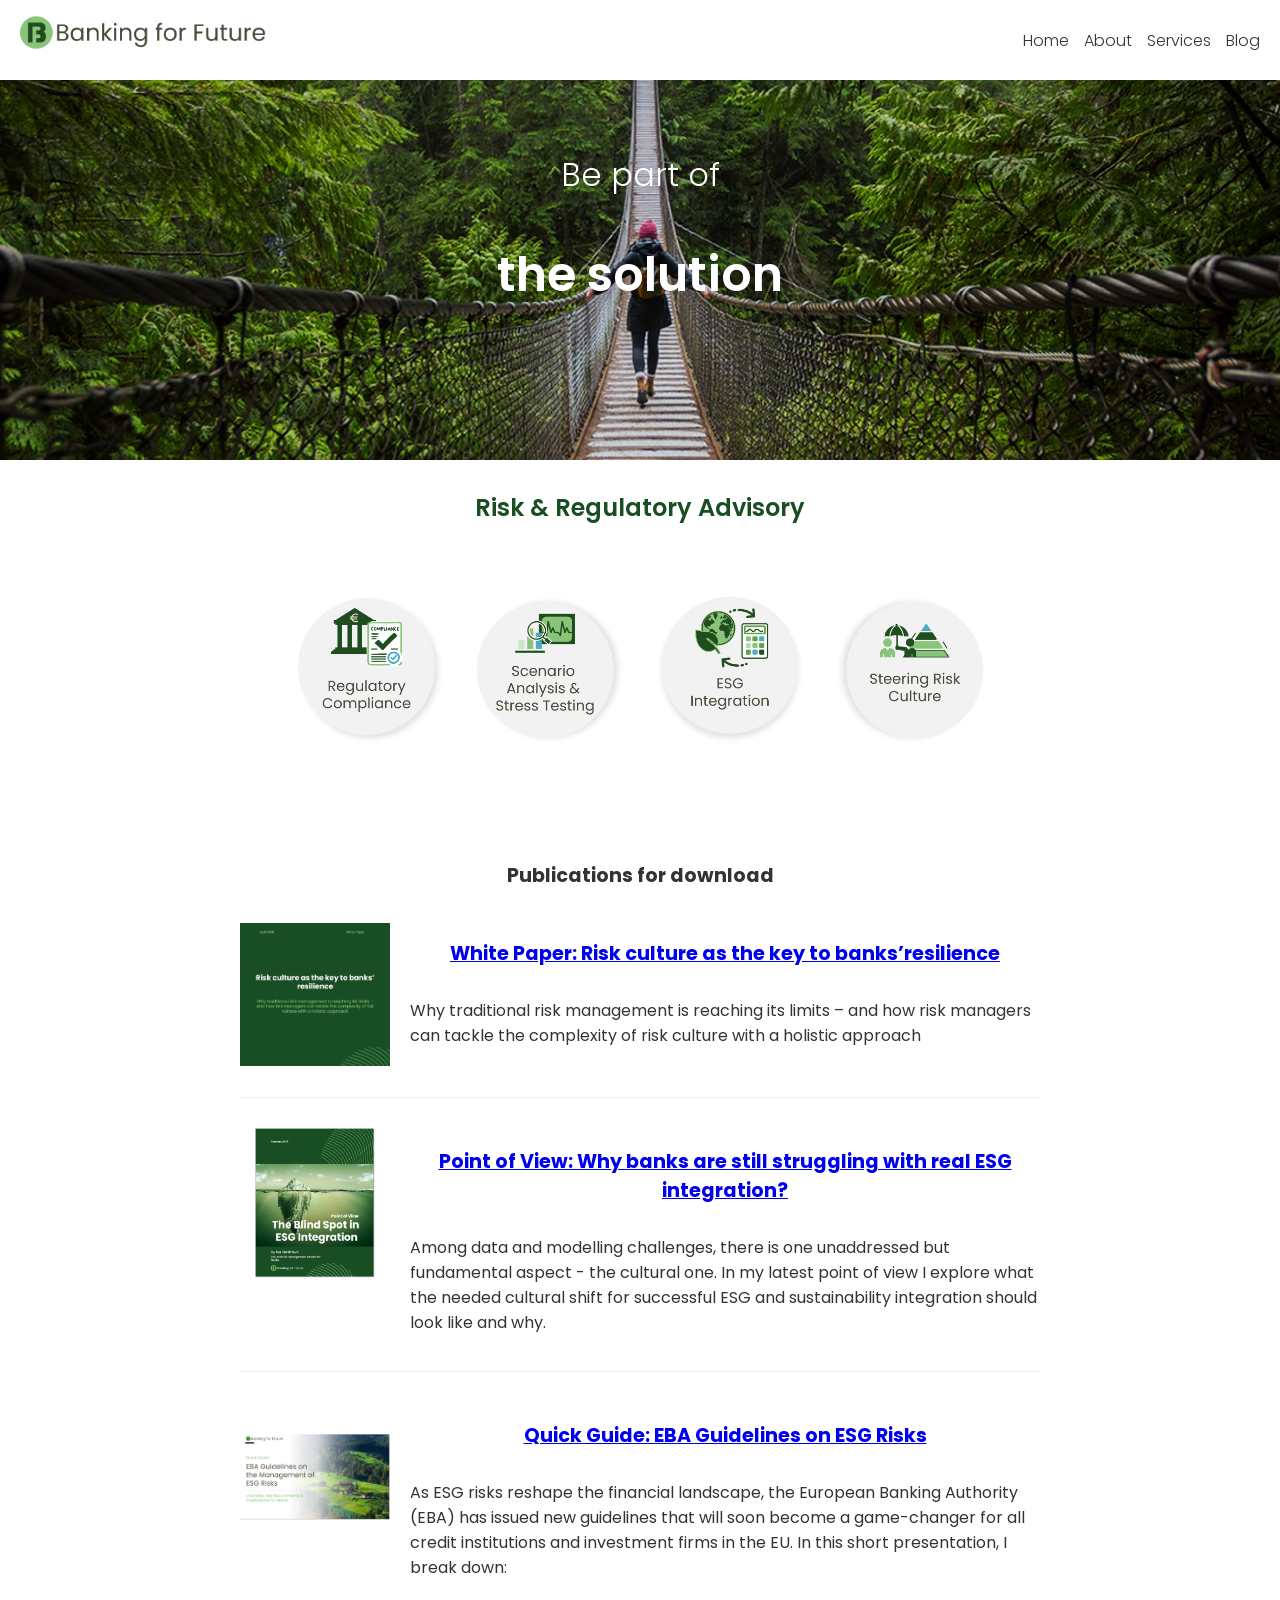
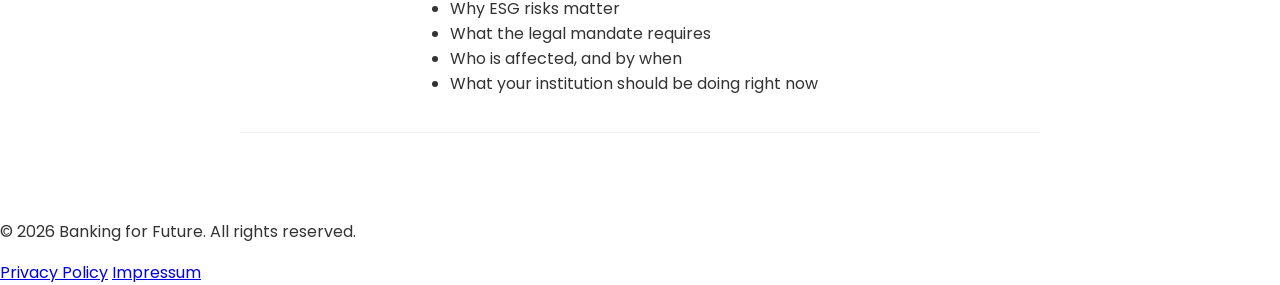
==== commit 46a8c2ca: "Update index.html" ====
--- a/index.html
+++ b/index.html
@@ -94,7 +94,7 @@
     <!-- Article 1 -->
 <article class="article-card">
         <a href="https://www.linkedin.com/smart-links/AQEwQBSHuAk9-Q" class="article-image-link" target="_blank" rel="noopener noreferrer">
-            <img src="images/RisikokulturWhitePaperCoverEN.png" alt="image" class="article-image">
+            <img src="images/RisikokulturWhitePaperCoverEN1.png" alt="image" class="article-image">
         </a>
         <div class="article-content">
             <h3><a href="https://www.linkedin.com/smart-links/AQEwQBSHuAk9-Q" class="article-title-link" target="_blank" rel="noopener noreferrer">White Paper: Risk culture as the key to banks’resilience</a></h3>
